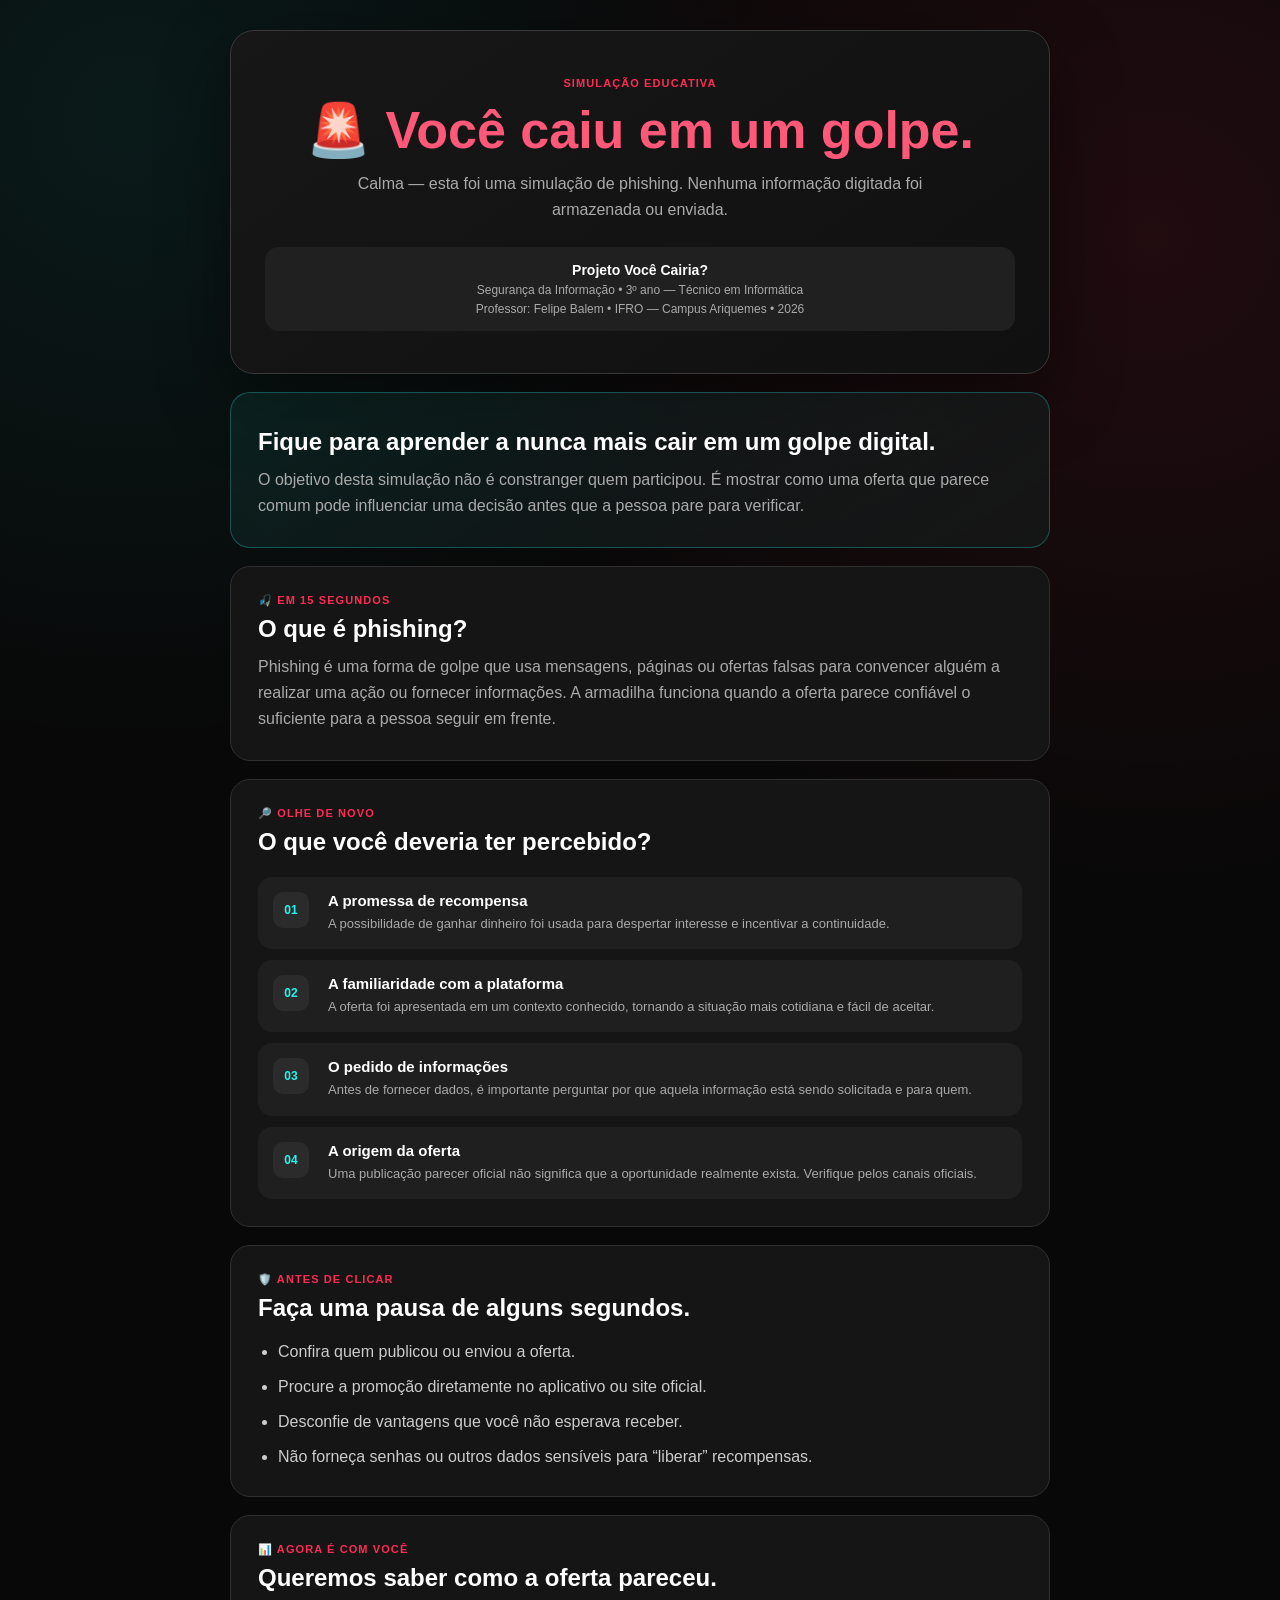
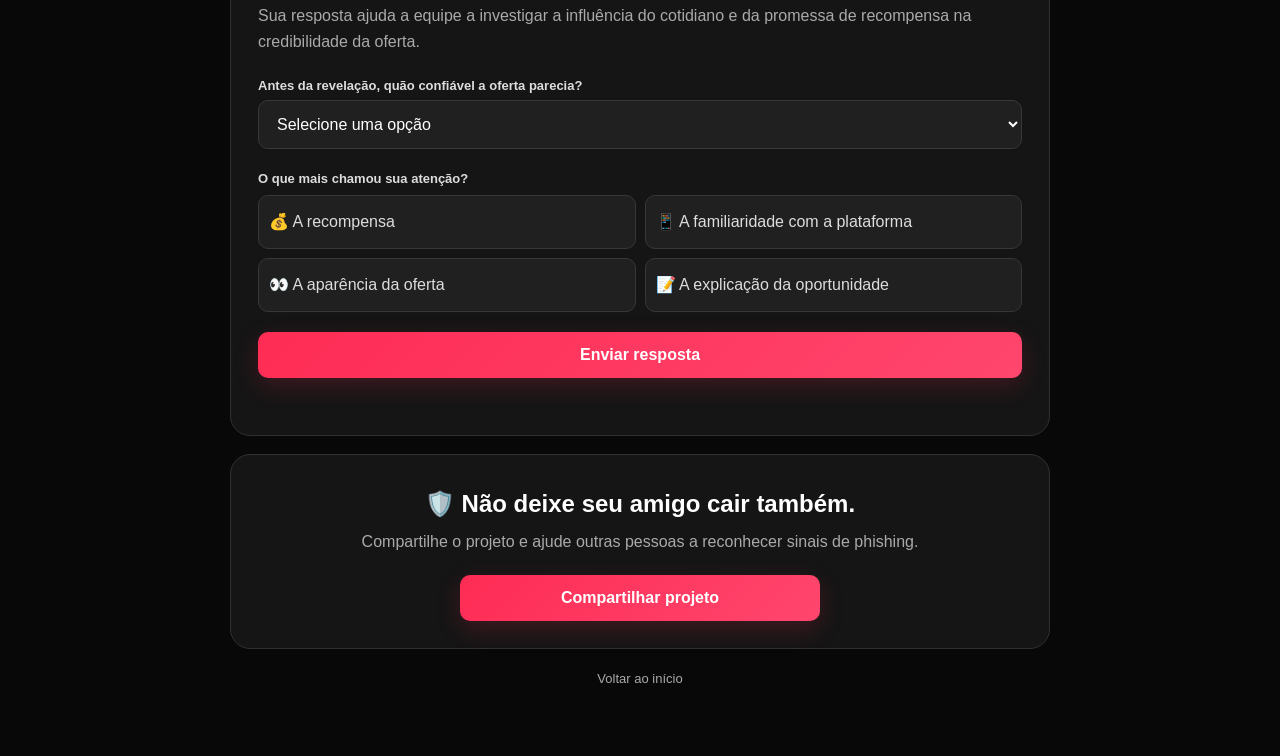
==== resultado.html @ 59f2cf2b "Add files via upload" ====
<!DOCTYPE html>
<html lang="pt-BR">
<head>
    <meta charset="UTF-8">
    <meta name="viewport" content="width=device-width, initial-scale=1.0">
    <title>Você Cairia? — Resultado</title>
    <link rel="stylesheet" href="style.css">
</head>
<body class="result-page">

    <main class="result-container">

        <section class="reveal">
            <span class="result-tag">SIMULAÇÃO EDUCATIVA</span>

            <h1>🚨 Você caiu em um golpe.</h1>

            <p class="reveal-subtitle">
                Calma — esta foi uma simulação de phishing.
                Nenhuma informação digitada foi armazenada ou enviada.
            </p>

            <div class="project-info">
                <strong>Projeto Você Cairia?</strong>
                <span>Segurança da Informação • 3º ano — Técnico em Informática</span>
                <span>Professor: Felipe Balem • IFRO — Campus Ariquemes • 2026</span>
            </div>
        </section>

        <section class="lesson-block highlight">
            <h2>Fique para aprender a nunca mais cair em um golpe digital.</h2>
            <p>
                O objetivo desta simulação não é constranger quem participou.
                É mostrar como uma oferta que parece comum pode influenciar
                uma decisão antes que a pessoa pare para verificar.
            </p>
        </section>

        <section class="lesson-block">
            <div class="section-kicker">🎣 EM 15 SEGUNDOS</div>
            <h2>O que é phishing?</h2>
            <p>
                Phishing é uma forma de golpe que usa mensagens, páginas ou
                ofertas falsas para convencer alguém a realizar uma ação ou
                fornecer informações. A armadilha funciona quando a oferta
                parece confiável o suficiente para a pessoa seguir em frente.
            </p>
        </section>

        <section class="lesson-block">
            <div class="section-kicker">🔎 OLHE DE NOVO</div>
            <h2>O que você deveria ter percebido?</h2>

            <div class="evidence-list">
                <article class="evidence">
                    <span>01</span>
                    <div>
                        <h3>A promessa de recompensa</h3>
                        <p>
                            A possibilidade de ganhar dinheiro foi usada para
                            despertar interesse e incentivar a continuidade.
                        </p>
                    </div>
                </article>

                <article class="evidence">
                    <span>02</span>
                    <div>
                        <h3>A familiaridade com a plataforma</h3>
                        <p>
                            A oferta foi apresentada em um contexto conhecido,
                            tornando a situação mais cotidiana e fácil de aceitar.
                        </p>
                    </div>
                </article>

                <article class="evidence">
                    <span>03</span>
                    <div>
                        <h3>O pedido de informações</h3>
                        <p>
                            Antes de fornecer dados, é importante perguntar por
                            que aquela informação está sendo solicitada e para quem.
                        </p>
                    </div>
                </article>

                <article class="evidence">
                    <span>04</span>
                    <div>
                        <h3>A origem da oferta</h3>
                        <p>
                            Uma publicação parecer oficial não significa que a
                            oportunidade realmente exista. Verifique pelos canais oficiais.
                        </p>
                    </div>
                </article>
            </div>
        </section>

        <section class="lesson-block">
            <div class="section-kicker">🛡️ ANTES DE CLICAR</div>
            <h2>Faça uma pausa de alguns segundos.</h2>
            <ul class="protection-list">
                <li>Confira quem publicou ou enviou a oferta.</li>
                <li>Procure a promoção diretamente no aplicativo ou site oficial.</li>
                <li>Desconfie de vantagens que você não esperava receber.</li>
                <li>Não forneça senhas ou outros dados sensíveis para “liberar” recompensas.</li>
            </ul>
        </section>

        <section class="survey-block">
            <div class="section-kicker">📊 AGORA É COM VOCÊ</div>
            <h2>Queremos saber como a oferta pareceu.</h2>

            <p>
                Sua resposta ajuda a equipe a investigar a influência do
                cotidiano e da promessa de recompensa na credibilidade da oferta.
            </p>

            <label for="credibility">Antes da revelação, quão confiável a oferta parecia?</label>
            <select id="credibility">
                <option value="">Selecione uma opção</option>
                <option>1 — Nada confiável</option>
                <option>2 — Pouco confiável</option>
                <option>3 — Mais ou menos confiável</option>
                <option>4 — Confiável</option>
                <option>5 — Muito confiável</option>
            </select>

            <label>O que mais chamou sua atenção?</label>
            <div class="choice-grid">
                <button type="button" onclick="selectChoice(this)">💰 A recompensa</button>
                <button type="button" onclick="selectChoice(this)">📱 A familiaridade com a plataforma</button>
                <button type="button" onclick="selectChoice(this)">👀 A aparência da oferta</button>
                <button type="button" onclick="selectChoice(this)">📝 A explicação da oportunidade</button>
            </div>

            <button class="primary-button survey-button" onclick="finishSurvey()">
                Enviar resposta
            </button>

            <p id="surveyMessage" class="survey-message" aria-live="polite"></p>
        </section>

        <section class="share-block">
            <h2>🛡️ Não deixe seu amigo cair também.</h2>
            <p>Compartilhe o projeto e ajude outras pessoas a reconhecer sinais de phishing.</p>
            <button class="share-button" onclick="shareProject()">Compartilhar projeto</button>
        </section>

        <a class="home-link" href="index.html">Voltar ao início</a>
    </main>

    <script>
        let selectedChoice = "";

        function selectChoice(button) {
            document.querySelectorAll(".choice-grid button").forEach(item => {
                item.classList.remove("selected");
            });

            button.classList.add("selected");
            selectedChoice = button.textContent.trim();
        }

        function finishSurvey() {
            const credibility = document.getElementById("credibility").value;
            const message = document.getElementById("surveyMessage");

            if (!credibility || !selectedChoice) {
                message.textContent = "Selecione uma nota e uma opção antes de enviar.";
                return;
            }

            /*
             * SIMULAÇÃO EDUCATIVA:
             * A resposta abaixo é apenas exibida localmente.
             * Nenhuma resposta é enviada ou armazenada pelo site.
             */
            message.textContent =
                "Resposta registrada apenas nesta tela para fins de demonstração. Obrigado!";
        }

        async function shareProject() {
            const shareData = {
                title: "Projeto Você Cairia?",
                text: "Conheça o projeto educativo sobre phishing.",
                url: window.location.href
            };

            if (navigator.share) {
                try {
                    await navigator.share(shareData);
                } catch (error) {
                    // O usuário pode simplesmente fechar o compartilhamento.
                }
            } else if (navigator.clipboard) {
                await navigator.clipboard.writeText(window.location.href);
                alert("Link copiado. Compartilhe com seus colegas!");
            } else {
                alert("Compartilhe o endereço desta página com seus colegas!");
            }
        }
    </script>
</body>
</html>
---- style.css ----
* {
    box-sizing: border-box;
    margin: 0;
    padding: 0;
}

:root {
    --pink: #fe2c55;
    --cyan: #25f4ee;
    --black: #080808;
    --dark: #111111;
    --card: #181818;
    --muted: #999999;
    --line: #303030;
    --white: #ffffff;
}

html {
    scroll-behavior: smooth;
}

body {
    min-height: 100vh;
    font-family: Arial, Helvetica, sans-serif;
    background: var(--black);
    color: var(--white);
}

button,
input,
select {
    font: inherit;
}

/* =========================================================
   FEED / PRIMEIRA PÁGINA
========================================================= */

.feed-page {
    background: #000;
    overflow-x: hidden;
}

.tiktok-screen {
    position: relative;
    width: min(100%, 738px);
    min-height: 100vh;
    margin: 0 auto;
    background: #000;
}

.feed-header {
    position: absolute;
    z-index: 5;
    top: 16px;
    left: 0;
    right: 0;
    display: flex;
    align-items: center;
    gap: 12px;
    padding: 0 14px;
}

.back-button {
    border: 0;
    background: transparent;
    color: #fff;
    font-size: 48px;
    line-height: 1;
    cursor: pointer;
    text-shadow: 0 1px 8px #000;
}

.search-bar {
    height: 50px;
    flex: 1;
    display: flex;
    align-items: center;
    gap: 10px;
    padding: 0 14px;
    border: 1.5px solid rgba(255,255,255,.8);
    border-radius: 14px;
    background: rgba(60, 45, 60, .35);
    backdrop-filter: blur(10px);
    color: rgba(255,255,255,.92);
    font-size: 17px;
    font-weight: 600;
    overflow: hidden;
}

.search-icon {
    font-size: 29px;
    font-weight: 400;
    line-height: 1;
}

.search-bar span:nth-child(2) {
    flex: 1;
    white-space: nowrap;
    overflow: hidden;
    text-overflow: ellipsis;
}

.search-bar strong {
    padding-left: 14px;
    border-left: 1px solid rgba(255,255,255,.25);
    white-space: nowrap;
}

.video-post {
    position: relative;
    min-height: 100vh;
    overflow: hidden;
    background:
        radial-gradient(circle at 70% 35%, rgba(254,44,85,.22), transparent 30%),
        linear-gradient(180deg, #7d4d84, #c78cc5 58%, #5b5360);
}

.post-image {
    position: absolute;
    inset: 0;
    width: 100%;
    height: 100%;
    object-fit: cover;
    opacity: .82;
    filter: saturate(1.15) contrast(1.02);
}

.video-post::after {
    content: "";
    position: absolute;
    inset: 0;
    background:
        linear-gradient(180deg, rgba(0,0,0,.15), transparent 20%, rgba(0,0,0,.04) 55%, rgba(0,0,0,.65) 100%);
    pointer-events: none;
}

.post-overlay {
    position: absolute;
    z-index: 2;
    inset: 0;
}

.post-copy {
    position: absolute;
    left: 24px;
    right: 110px;
    top: 135px;
}

.post-copy h1 {
    max-width: 610px;
    color: #000;
    font-size: clamp(31px, 5vw, 48px);
    line-height: 1.06;
    letter-spacing: -1.6px;
}

.bonus-card {
    width: min(430px, 100%);
    margin-top: 24px;
    padding: 18px;
    border-radius: 15px;
    background: rgba(255,255,255,.94);
    color: #111;
    box-shadow: 0 10px 35px rgba(0,0,0,.22);
}

.bonus-label {
    display: block;
    margin-bottom: 7px;
    color: #555;
    font-size: 10px;
    font-weight: 800;
    letter-spacing: 1px;
}

.bonus-card strong {
    display: block;
    font-size: 22px;
    line-height: 1.15;
}

.bonus-card p {
    margin-top: 7px;
    color: #555;
    font-size: 14px;
    line-height: 1.4;
}

.bonus-card button {
    width: 100%;
    margin-top: 14px;
    padding: 12px 16px;
    border: 0;
    border-radius: 9px;
    background: var(--pink);
    color: white;
    font-weight: 800;
    cursor: pointer;
}

.interaction-rail {
    position: absolute;
    right: 17px;
    bottom: 175px;
    display: flex;
    flex-direction: column;
    align-items: center;
    gap: 20px;
    text-align: center;
}

.profile-bubble {
    width: 48px;
    height: 48px;
    border-radius: 50%;
    overflow: hidden;
    background: #fff;
    border: 2px solid rgba(255,255,255,.9);
    box-shadow: 0 2px 8px rgba(0,0,0,.3);
}

.profile-bubble img {
    width: 100%;
    height: 100%;
    object-fit: cover;
    display: block;
}

.rail-item {
    display: flex;
    flex-direction: column;
    align-items: center;
    gap: 2px;
    text-shadow: 0 1px 5px #000;
}

.rail-item span {
    border: 0;
    background: transparent;
    font-size: 38px;
}

.rail-item small {
    font-size: 13px;
    font-weight: 700;
}

.post-info {
    position: absolute;
    z-index: 3;
    left: 24px;
    right: 105px;
    bottom: 48px;
    text-shadow: 0 1px 7px rgba(0,0,0,.8);
}

.account-line {
    display: flex;
    align-items: center;
    gap: 5px;
    font-size: 17px;
}

.verified {
    display: inline-grid;
    place-items: center;
    width: 17px;
    height: 17px;
    border-radius: 50%;
    background: #25b8f4;
    font-size: 11px;
}

.date {
    font-weight: 400;
    opacity: .85;
}

.post-info p {
    margin-top: 8px;
    font-size: 16px;
    line-height: 1.35;
}

.more {
    opacity: .8;
}

.sound-line {
    display: flex;
    gap: 7px;
    align-items: center;
    margin-top: 10px;
    font-size: 13px;
}

.comment-bar {
    position: fixed;
    z-index: 10;
    left: 50%;
    bottom: 12px;
    transform: translateX(-50%);
    width: min(calc(100% - 32px), 690px);
    display: flex;
    align-items: center;
    gap: 18px;
    padding: 13px 16px;
    border-radius: 28px;
    background: #262626;
    color: #aaa;
}

.comment-bar span:first-child {
    flex: 1;
}

/* =========================================================
   MODAL
========================================================= */

.modal {
    position: fixed;
    z-index: 20;
    inset: 0;
    display: grid;
    place-items: center;
    padding: 20px;
    background: rgba(0,0,0,.62);
    backdrop-filter: blur(6px);
}

.hidden {
    display: none;
}

.modal-card {
    position: relative;
    width: min(440px, 100%);
    padding: 28px;
    border-radius: 22px;
    background: #fff;
    color: #111;
    box-shadow: 0 25px 70px rgba(0,0,0,.5);
}

.modal-close {
    position: absolute;
    top: 12px;
    right: 16px;
    border: 0;
    background: transparent;
    color: #555;
    font-size: 30px;
    cursor: pointer;
}

.modal-tag,
.result-tag,
.section-kicker {
    color: var(--pink);
    font-size: 11px;
    font-weight: 900;
    letter-spacing: 1.1px;
}

.modal-card h2 {
    margin-top: 9px;
    font-size: 27px;
    line-height: 1.1;
}

.modal-card > p {
    margin-top: 12px;
    color: #555;
    line-height: 1.55;
}

.opportunity-points {
    display: grid;
    gap: 10px;
    margin-top: 20px;
}

.opportunity-points div {
    display: flex;
    align-items: center;
    gap: 12px;
    padding: 12px;
    border-radius: 12px;
    background: #f3f3f3;
}

.opportunity-points strong {
    display: grid;
    place-items: center;
    width: 34px;
    height: 34px;
    border-radius: 50%;
    background: #111;
    color: #fff;
    font-size: 12px;
}

/* =========================================================
   CADASTRO
========================================================= */

.signup-page {
    display: grid;
    place-items: center;
    padding: 20px;
    background:
        radial-gradient(circle at 10% 10%, rgba(37,244,238,.08), transparent 30%),
        radial-gradient(circle at 90% 90%, rgba(254,44,85,.10), transparent 35%),
        #080808;
}

.signup-screen {
    width: min(100%, 500px);
}

.simple-header {
    display: grid;
    grid-template-columns: 40px 1fr 40px;
    align-items: center;
    margin-bottom: 16px;
    color: #fff;
}

.simple-header strong {
    text-align: center;
}

.tiktok-profile {
    width: 72px;
    height: 72px;
    margin: 0 auto 20px;
    border-radius: 50%;
    overflow: hidden;
    background: #fff;
}

.tiktok-profile img {
    width: 100%;
    height: 100%;
    object-fit: cover;
    display: block;
}

.tiktok-mark {
    display: grid;
    place-items: center;
    width: 52px;
    height: 52px;
    margin: 0 auto 18px;
    border-radius: 50%;
    background: #000;
    color: #fff;
    font-size: 32px;
    box-shadow: 3px 3px 0 var(--pink), -3px -3px 0 var(--cyan);
}

.signup-card h1 {
    text-align: center;
    font-size: 29px;
}

.signup-subtitle {
    margin-top: 8px;
    color: #999;
    text-align: center;
    line-height: 1.5;
}

form {
    margin-top: 25px;
}

label {
    display: block;
    margin: 17px 0 7px;
    color: #ddd;
    font-size: 13px;
    font-weight: 700;
}

input,
select {
    width: 100%;
    padding: 14px;
    border: 1px solid #383838;
    border-radius: 10px;
    outline: none;
    background: #202020;
    color: #fff;
}

input::placeholder {
    color: #666;
}

input:focus,
select:focus {
    border-color: var(--cyan);
    box-shadow: 0 0 0 3px rgba(37,244,238,.08);
}

.tiny-note {
    margin-top: 17px;
    color: #666;
    font-size: 11px;
    line-height: 1.5;
    text-align: center;
}

/* =========================================================
   BOTÕES
========================================================= */

.primary-button,
.share-button {
    width: 100%;
    margin-top: 20px;
    padding: 14px 16px;
    border: 0;
    border-radius: 10px;
    background: linear-gradient(135deg, var(--pink), #ff466d);
    color: #fff;
    font-weight: 800;
    cursor: pointer;
    box-shadow: 0 8px 25px rgba(254,44,85,.18);
    transition: transform .2s ease;
}

.primary-button:hover,
.share-button:hover {
    transform: translateY(-2px);
}

/* =========================================================
   RESULTADO / PARTE EDUCATIVA
========================================================= */

.result-page {
    padding: 30px 16px 70px;
    background:
        radial-gradient(circle at 10% 5%, rgba(37,244,238,.08), transparent 25%),
        radial-gradient(circle at 90% 10%, rgba(254,44,85,.10), transparent 28%),
        #080808;
}

.result-container {
    width: min(100%, 820px);
    margin: 0 auto;
}

.reveal {
    padding: 42px 34px;
    border: 1px solid #383838;
    border-radius: 24px;
    background: linear-gradient(145deg, #171717, #101010);
    text-align: center;
    box-shadow: 0 25px 70px rgba(0,0,0,.45);
}

.reveal h1 {
    margin-top: 13px;
    color: #ff5878;
    font-size: clamp(31px, 6vw, 52px);
    line-height: 1.02;
}

.reveal-subtitle {
    max-width: 620px;
    margin: 14px auto 0;
    color: #aaa;
    line-height: 1.6;
}

.project-info {
    display: grid;
    gap: 5px;
    margin-top: 25px;
    padding: 15px;
    border-radius: 14px;
    background: #202020;
    color: #aaa;
    font-size: 12px;
}

.project-info strong {
    color: #fff;
    font-size: 14px;
}

.lesson-block,
.survey-block,
.share-block {
    margin-top: 18px;
    padding: 27px;
    border: 1px solid #303030;
    border-radius: 20px;
    background: #151515;
}

.lesson-block h2,
.survey-block h2,
.share-block h2 {
    margin-top: 8px;
    font-size: 24px;
    line-height: 1.2;
}

.lesson-block p,
.survey-block p,
.share-block p {
    margin-top: 10px;
    color: #aaa;
    line-height: 1.65;
}

.highlight {
    border-color: rgba(37,244,238,.28);
    background: linear-gradient(145deg, rgba(37,244,238,.07), #151515);
}

.evidence-list {
    display: grid;
    gap: 11px;
    margin-top: 20px;
}

.evidence {
    display: grid;
    grid-template-columns: 42px 1fr;
    gap: 13px;
    padding: 15px;
    border-radius: 14px;
    background: #1f1f1f;
}

.evidence > span {
    display: grid;
    place-items: center;
    width: 36px;
    height: 36px;
    border-radius: 10px;
    background: #2b2b2b;
    color: var(--cyan);
    font-size: 12px;
    font-weight: 900;
}

.evidence h3 {
    font-size: 15px;
}

.evidence p {
    margin-top: 4px;
    font-size: 13px;
}

.protection-list {
    display: grid;
    gap: 10px;
    margin-top: 17px;
    padding-left: 20px;
    color: #ccc;
    line-height: 1.55;
}

.survey-block label {
    margin-top: 22px;
}

.choice-grid {
    display: grid;
    grid-template-columns: 1fr 1fr;
    gap: 9px;
    margin-top: 9px;
}

.choice-grid button {
    min-height: 54px;
    padding: 10px;
    border: 1px solid #373737;
    border-radius: 10px;
    background: #202020;
    color: #ddd;
    text-align: left;
    cursor: pointer;
}

.choice-grid button:hover,
.choice-grid button.selected {
    border-color: var(--cyan);
    background: rgba(37,244,238,.08);
}

.survey-message {
    min-height: 20px;
    font-size: 12px;
    color: #25f4ee !important;
}

.share-block {
    text-align: center;
}

.share-button {
    width: min(100%, 360px);
}

.home-link {
    display: block;
    margin-top: 22px;
    color: #aaa;
    text-align: center;
    text-decoration: none;
    font-size: 13px;
}

.home-link:hover {
    color: #fff;
}

/* =========================================================
   RESPONSIVO
========================================================= */

@media (max-width: 560px) {
    .feed-header {
        padding: 0 9px;
    }

    .back-button {
        font-size: 42px;
    }

    .search-bar {
        font-size: 14px;
        height: 46px;
    }

    .search-bar strong {
        display: none;
    }

    .post-copy {
        left: 18px;
        right: 75px;
        top: 120px;
    }

    .post-copy h1 {
        font-size: 31px;
    }

    .bonus-card {
        margin-top: 18px;
    }

    .interaction-rail {
        right: 9px;
        bottom: 150px;
        gap: 12px;
    }

    .profile-bubble,
    .rail-item span {
        width: 42px;
        height: 42px;
    }

    .rail-item span {
        font-size: 33px;
    }

    .post-info {
        left: 18px;
        right: 75px;
        bottom: 55px;
    }

    .signup-card,
    .reveal,
    .lesson-block,
    .survey-block,
    .share-block {
        padding: 23px 18px;
    }

    .choice-grid {
        grid-template-columns: 1fr;
    }
}
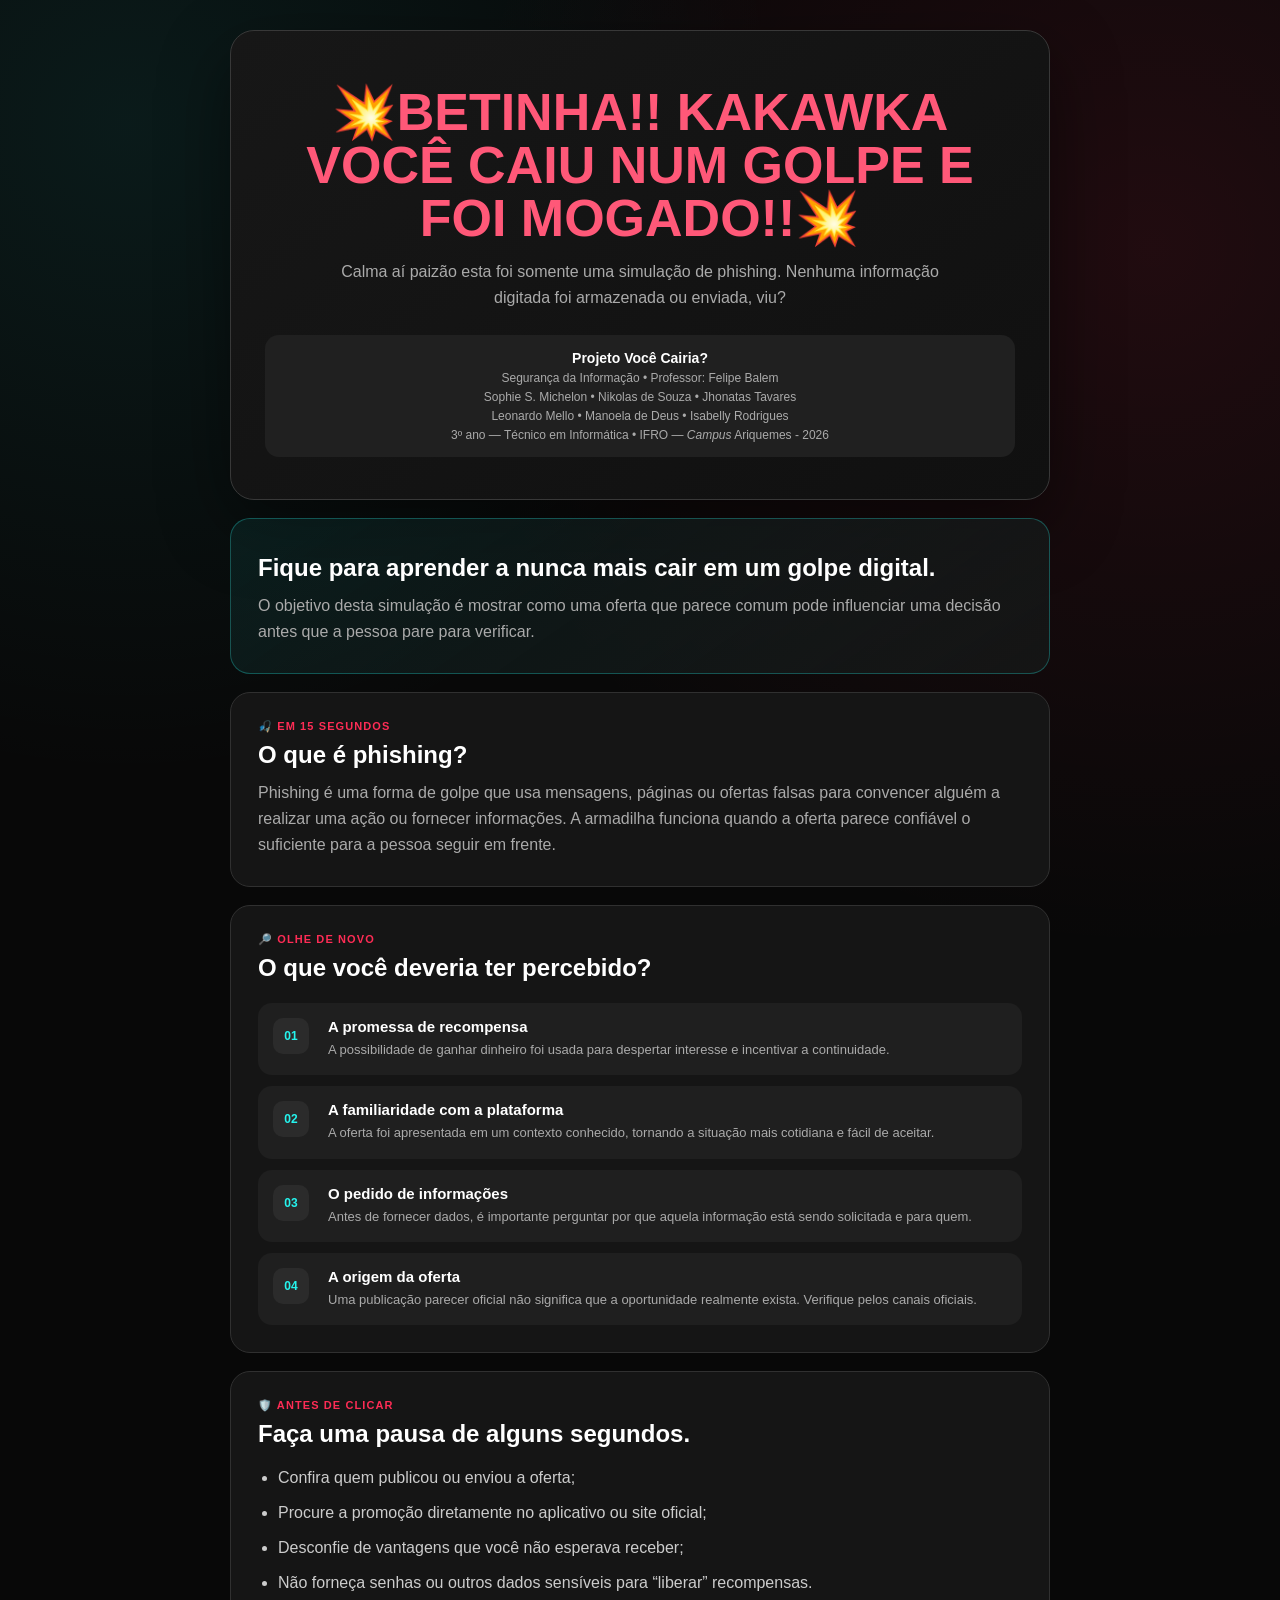
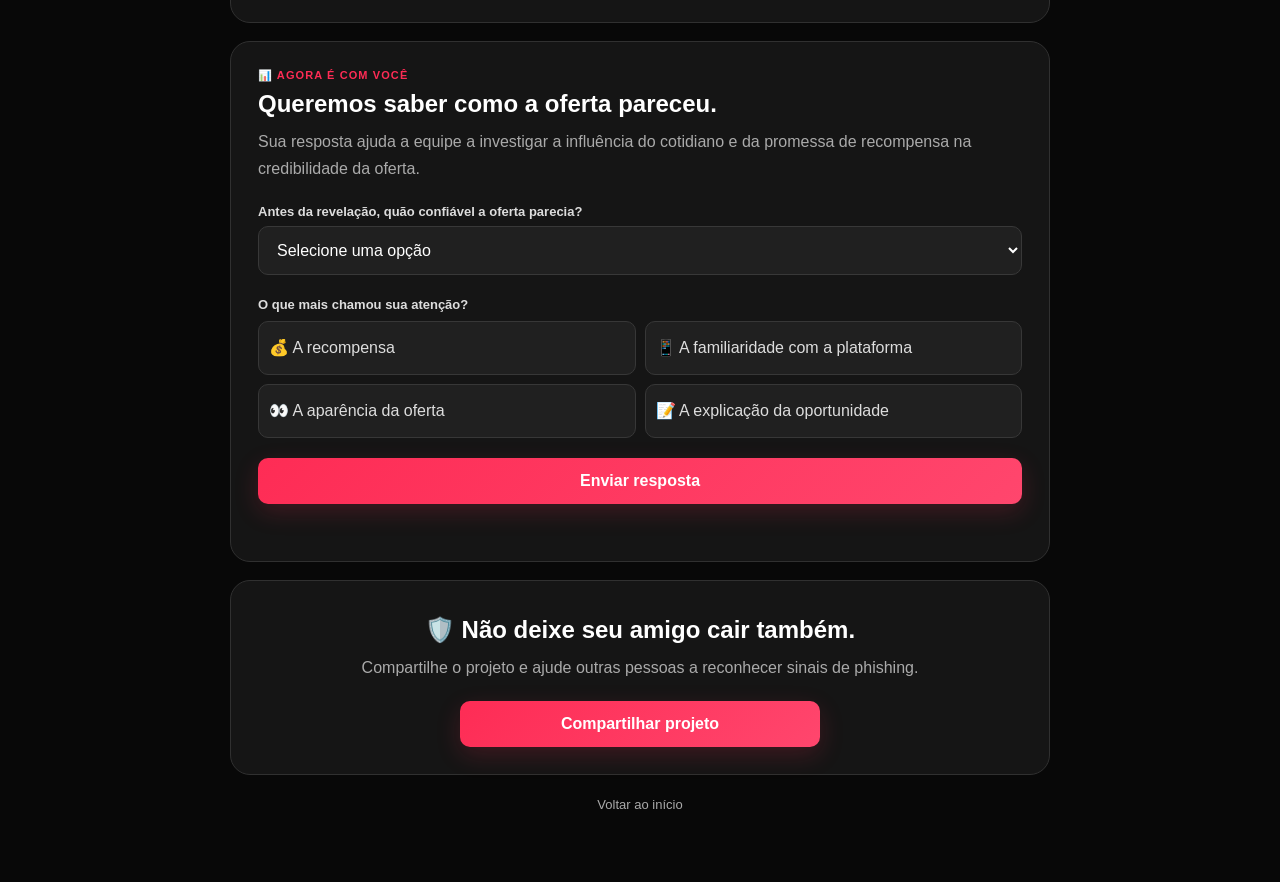
==== commit a5ab3cf9: "melhoria da pagina educacional (resultados)" ====
--- a/resultado.html
+++ b/resultado.html
@@ -1,37 +1,39 @@
 <!DOCTYPE html>
 <html lang="pt-BR">
+
 <head>
     <meta charset="UTF-8">
     <meta name="viewport" content="width=device-width, initial-scale=1.0">
     <title>Você Cairia? — Resultado</title>
     <link rel="stylesheet" href="style.css">
 </head>
+
 <body class="result-page">
 
     <main class="result-container">
 
         <section class="reveal">
-            <span class="result-tag">SIMULAÇÃO EDUCATIVA</span>
-
-            <h1>🚨 Você caiu em um golpe.</h1>
+
+            <h1>💥BETINHA!! KAKAWKA VOCÊ CAIU NUM GOLPE E FOI MOGADO!!💥</h1>
 
             <p class="reveal-subtitle">
-                Calma — esta foi uma simulação de phishing.
-                Nenhuma informação digitada foi armazenada ou enviada.
+                Calma aí paizão esta foi somente uma simulação de phishing.
+                Nenhuma informação digitada foi armazenada ou enviada, viu?
             </p>
 
             <div class="project-info">
                 <strong>Projeto Você Cairia?</strong>
-                <span>Segurança da Informação • 3º ano — Técnico em Informática</span>
-                <span>Professor: Felipe Balem • IFRO — Campus Ariquemes • 2026</span>
+                <span>Segurança da Informação • Professor: Felipe Balem </span>
+                <span>Sophie S. Michelon • Nikolas de Souza • Jhonatas Tavares </span>
+                <span>Leonardo Mello • Manoela de Deus • Isabelly Rodrigues </span>
+                <span>3º ano — Técnico em Informática • IFRO — <i>Campus</i> Ariquemes - 2026</span>
             </div>
         </section>
 
         <section class="lesson-block highlight">
             <h2>Fique para aprender a nunca mais cair em um golpe digital.</h2>
             <p>
-                O objetivo desta simulação não é constranger quem participou.
-                É mostrar como uma oferta que parece comum pode influenciar
+                O objetivo desta simulação é mostrar como uma oferta que parece comum pode influenciar
                 uma decisão antes que a pessoa pare para verificar.
             </p>
         </section>
@@ -102,9 +104,9 @@
             <div class="section-kicker">🛡️ ANTES DE CLICAR</div>
             <h2>Faça uma pausa de alguns segundos.</h2>
             <ul class="protection-list">
-                <li>Confira quem publicou ou enviou a oferta.</li>
-                <li>Procure a promoção diretamente no aplicativo ou site oficial.</li>
-                <li>Desconfie de vantagens que você não esperava receber.</li>
+                <li>Confira quem publicou ou enviou a oferta;</li>
+                <li>Procure a promoção diretamente no aplicativo ou site oficial;</li>
+                <li>Desconfie de vantagens que você não esperava receber;</li>
                 <li>Não forneça senhas ou outros dados sensíveis para “liberar” recompensas.</li>
             </ul>
         </section>
@@ -183,25 +185,30 @@
         }
 
         async function shareProject() {
-            const shareData = {
-                title: "Projeto Você Cairia?",
-                text: "Conheça o projeto educativo sobre phishing.",
-                url: window.location.href
-            };
-
-            if (navigator.share) {
-                try {
-                    await navigator.share(shareData);
-                } catch (error) {
-                    // O usuário pode simplesmente fechar o compartilhamento.
-                }
-            } else if (navigator.clipboard) {
-                await navigator.clipboard.writeText(window.location.href);
-                alert("Link copiado. Compartilhe com seus colegas!");
-            } else {
-                alert("Compartilhe o endereço desta página com seus colegas!");
+            const link = "COLE_AQUI_O_LINK_DO_SEU_GITHUB_PAGES";
+
+            try {
+                await navigator.clipboard.writeText(link);
+                alert("Link do projeto copiado! Agora é só mandar para seus amigos 💙");
+            } catch (error) {
+                alert("Não foi possível copiar automaticamente. Copie o link do projeto manualmente.");
             }
+        }
+
+        if (navigator.share) {
+            try {
+                await navigator.share(shareData);
+            } catch (error) {
+                // O usuário pode simplesmente fechar o compartilhamento.
+            }
+        } else if (navigator.clipboard) {
+            await navigator.clipboard.writeText(window.location.href);
+            alert("Link copiado. Compartilhe com seus colegas!");
+        } else {
+            alert("Compartilhe o endereço desta página com seus colegas!");
+        }
         }
     </script>
 </body>
-</html>
+
+</html>
--- a/style.css
+++ b/style.css
@@ -236,10 +236,42 @@
     text-shadow: 0 1px 5px #000;
 }
 
-.rail-item span {
-    border: 0;
-    background: transparent;
-    font-size: 38px;
+.rail-item {
+    display: flex;
+    flex-direction: column;
+    align-items: center;
+    gap: 5px;
+    text-align: center;
+    text-shadow: 0 1px 5px #000;
+}
+
+.interaction-icon {
+    width: 43px;
+    height: 43px;
+    display: block;
+    fill: white;
+    stroke: white;
+    stroke-width: 1.8;
+    filter: drop-shadow(0 2px 4px rgba(0, 0, 0, .45));
+}
+
+.share-icon {
+    fill: none;
+    stroke-width: 1.9;
+}
+
+.bookmark-icon {
+    fill: white;
+    stroke: white;
+    stroke-width: 1.5;
+}
+
+.rail-item small {
+    font-size: 15px;
+    font-weight: 700;
+    color: #fff;
+    line-height: 1;
+    text-shadow: 0 1px 5px #000;
 }
 
 .rail-item small {
@@ -768,15 +800,15 @@
         gap: 12px;
     }
 
-    .profile-bubble,
-    .rail-item span {
-        width: 42px;
-        height: 42px;
-    }
-
-    .rail-item span {
-        font-size: 33px;
-    }
+    .profile-bubble {
+    width: 42px;
+    height: 42px;
+}
+
+.interaction-icon {
+    width: 39px;
+    height: 39px;
+}
 
     .post-info {
         left: 18px;
